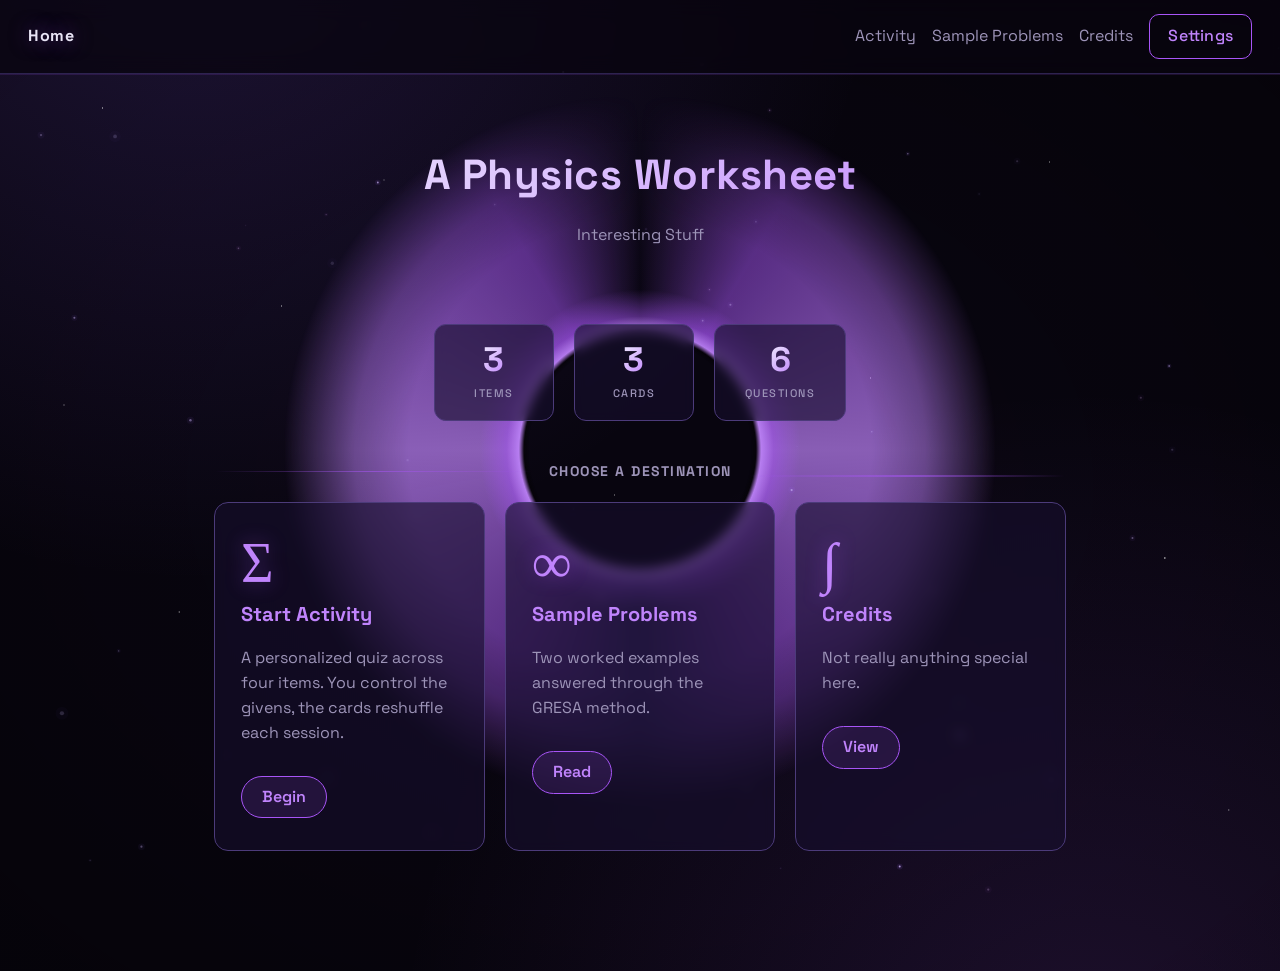
==== index.html @ b083c7cc "Inital commit, edit later for additions." ====
<!doctype html>
<html lang="en">
<head>
  <meta charset="utf-8">
  <meta name="viewport" content="width=device-width, initial-scale=1">
  <title>The Forces Be With You</title>
  <link rel="preconnect" href="https://fonts.googleapis.com">
  <link rel="preconnect" href="https://fonts.gstatic.com" crossorigin>
  <link rel="stylesheet" href="https://fonts.googleapis.com/css2?family=Space+Grotesk:wght@400;500;600;700&display=swap">
  <link rel="stylesheet" href="css/style.css">
</head>
<body>

<div id="blackhole" aria-hidden="true"></div>
<canvas id="particles-canvas" aria-hidden="true"></canvas>

<header class="topbar">
  <a href="index.html" class="brand">Home</a>
  <nav>
    <a href="activity.html">Activity</a>
    <a href="sample.html">Sample Problems</a>
    <a href="credits.html">Credits</a>
    <button id="settings-btn" type="button" class="ghost">Settings</button>
  </nav>
</header>

<main>
  <section class="hero">
    <h1>A Physics Worksheet</h1>
    <p class="muted">Interesting Stuff</p>
  </section>

  <div class="quick-stats">
    <div class="quick-stat">
      <span class="quick-stat-value" id="stat-items">—</span>
      <span class="quick-stat-label">Items</span>
    </div>
    <div class="quick-stat">
      <span class="quick-stat-value" id="stat-cards">—</span>
      <span class="quick-stat-label">Cards</span>
    </div>
    <div class="quick-stat">
      <span class="quick-stat-value" id="stat-questions">—</span>
      <span class="quick-stat-label">Questions</span>
    </div>
  </div>

  <h2 class="section-header">Choose a destination</h2>

  <div class="option-grid">
    <a href="activity.html" class="game-card">
      <div class="game-card-icon" aria-hidden="true">&Sigma;</div>
      <h2>Start Activity</h2>
      <p class="muted">A personalized quiz across four items. You control the givens, the cards reshuffle each session.</p>
      <span class="game-card-cta">Begin</span>
    </a>
    <a href="sample.html" class="game-card">
      <div class="game-card-icon" aria-hidden="true">&infin;</div>
      <h2>Sample Problems</h2>
      <p class="muted">Two worked examples answered through the GRESA method.</p>
      <span class="game-card-cta">Read</span>
    </a>
    <a href="credits.html" class="game-card">
      <div class="game-card-icon" aria-hidden="true">&int;</div>
      <h2>Credits</h2>
      <p class="muted">Not really anything special here.</p>
      <span class="game-card-cta">View</span>
    </a>
  </div>
</main>

<dialog id="settings-dialog">
  <form method="dialog">
    <h2>Settings</h2>
    <label><input type="checkbox" id="opt-hints"> Show hint button during quiz</label>
    <label><input type="checkbox" id="opt-particles"> Show background particles</label>
    <p class="muted">Hints are off by default. Particles are on by default and can be turned off on lower-end devices.</p>
    <button id="settings-save" class="primary" type="button">Save</button>
    <button class="ghost" type="button" onclick="document.getElementById('settings-dialog').close()">Cancel</button>
  </form>
</dialog>

<script>
  const dlg = document.getElementById("settings-dialog");
  const hints = document.getElementById("opt-hints");
  const parts = document.getElementById("opt-particles");

  document.getElementById("settings-btn").addEventListener("click", () => {
    try {
      const s = JSON.parse(localStorage.getItem("sat.settings") || "{}");
      hints.checked = s.hints === true;
      parts.checked = s.particles !== false;
    } catch (_) {
      hints.checked = false;
      parts.checked = true;
    }
    dlg.showModal();
  });

  document.getElementById("settings-save").addEventListener("click", () => {
    const s = { hints: hints.checked, particles: parts.checked };
    localStorage.setItem("sat.settings", JSON.stringify(s));
    if (window.__particles) window.__particles.apply();
    dlg.close();
  });
</script>

<script type="module">
  try {
    const { QUESTION_BANK } = await import("./js/questions.js");
    const items = new Set();
    let total = 0;
    QUESTION_BANK.forEach((c) => {
      items.add(c.item);
      total += c.subQuestions.length;
    });
    document.getElementById("stat-items").textContent = items.size;
    document.getElementById("stat-cards").textContent = QUESTION_BANK.length;
    document.getElementById("stat-questions").textContent = total;
  } catch (e) {
    console.warn("Could not load question stats:", e);
  }
</script>

<script src="js/particles.js" defer></script>

</body>
</html>
---- css/style.css ----
:root {
  --bg: #08050f;
  --bg-2: #0f0a1e;
  --bg-3: #17102e;
  --panel: rgba(23, 16, 46, 0.62);
  --ink: #e8e4f5;
  --muted: #9d94b8;
  --line: #2d2350;
  --line-strong: #4c3b7a;
  --accent: #a855f7;
  --accent-bright: #c084fc;
  --accent-dim: #7c3aed;
  --accent-soft: rgba(168, 85, 247, 0.12);
  --accent-glow: rgba(168, 85, 247, 0.4);
  --ok: #34d399;
  --ok-soft: rgba(52, 211, 153, 0.12);
  --bad: #f87171;
  --bad-soft: rgba(248, 113, 113, 0.12);
  --warn: #fbbf24;
  --warn-soft: rgba(251, 191, 36, 0.1);
}

* { box-sizing: border-box; }
html { scroll-behavior: smooth; }

body {
  font-family: "Space Grotesk", system-ui, -apple-system, "Segoe UI", Roboto, sans-serif;
  color: var(--ink);
  background:
    radial-gradient(ellipse at 15% -10%, rgba(139, 92, 246, 0.18) 0%, transparent 45%),
    radial-gradient(ellipse at 85% 110%, rgba(168, 85, 247, 0.14) 0%, transparent 45%),
    radial-gradient(ellipse at 50% 50%, transparent 30%, rgba(0, 0, 0, 0.35) 100%),
    var(--bg);
  margin: 0;
  line-height: 1.55;
  min-height: 100vh;
  position: relative;
  isolation: isolate;
  overflow-x: hidden;
}

/* Static star field */
body::before {
  content: "";
  position: fixed;
  inset: 0;
  pointer-events: none;
  z-index: -3;
  background-image:
    radial-gradient(1px 1px at 8% 12%, #ffffff, transparent),
    radial-gradient(1px 1px at 22% 34%, rgba(255, 255, 255, 0.85), transparent),
    radial-gradient(1.5px 1.5px at 44% 8%, rgba(200, 180, 255, 0.95), transparent),
    radial-gradient(1px 1px at 68% 42%, #ffffff, transparent),
    radial-gradient(1px 1px at 82% 18%, rgba(255, 255, 255, 0.7), transparent),
    radial-gradient(1.2px 1.2px at 91% 62%, #ffffff, transparent),
    radial-gradient(1px 1px at 14% 68%, rgba(255, 255, 255, 0.8), transparent),
    radial-gradient(1px 1px at 34% 82%, rgba(200, 180, 255, 0.85), transparent),
    radial-gradient(1.4px 1.4px at 58% 74%, #ffffff, transparent),
    radial-gradient(1px 1px at 76% 88%, rgba(255, 255, 255, 0.75), transparent),
    radial-gradient(1px 1px at 5% 45%, rgba(255, 255, 255, 0.6), transparent),
    radial-gradient(1px 1px at 48% 55%, rgba(255, 255, 255, 0.65), transparent),
    radial-gradient(1px 1px at 96% 90%, rgba(255, 255, 255, 0.7), transparent),
    radial-gradient(1px 1px at 30% 20%, rgba(255, 255, 255, 0.5), transparent);
  animation: twinkle 8s ease-in-out infinite;
  opacity: 0.9;
}

/* Particle canvas */
#particles-canvas {
  position: fixed;
  inset: 0;
  width: 100%;
  height: 100%;
  pointer-events: none;
  z-index: -1;
}

@keyframes blackholeSpin {
  from { transform: translate(-50%, -50%) rotate(0deg); }
  to   { transform: translate(-50%, -50%) rotate(360deg); }
}
@keyframes blackholePulse {
  0%, 100% { opacity: 0.65; }
  50%      { opacity: 1; }
}
@keyframes twinkle {
  0%, 100% { opacity: 0.9; }
  50%      { opacity: 0.5; }
}
@keyframes fadeSlide {
  from { opacity: 0; transform: translateY(8px); }
  to   { opacity: 1; transform: translateY(0); }
}

/* Topbar */
.topbar {
  display: flex;
  align-items: center;
  justify-content: space-between;
  padding: 14px 28px;
  border-bottom: 1px solid var(--line);
  background: rgba(8, 5, 15, 0.75);
  backdrop-filter: blur(10px);
  position: sticky;
  top: 0;
  z-index: 10;
  box-shadow: 0 1px 0 rgba(168, 85, 247, 0.15);
}
.topbar .brand {
  font-weight: 700;
  text-decoration: none;
  color: var(--ink);
  letter-spacing: 0.5px;
  text-shadow: 0 0 20px rgba(168, 85, 247, 0.5);
  transition: color 0.2s;
}
.topbar .brand:hover { color: var(--accent-bright); }
.topbar nav { display: flex; gap: 16px; align-items: center; }
.topbar nav a {
  text-decoration: none;
  color: var(--muted);
  transition: color 0.2s;
  position: relative;
}
.topbar nav a:hover { color: var(--accent-bright); }
.topbar nav a::after {
  content: "";
  position: absolute;
  left: 0; right: 0; bottom: -4px;
  height: 2px;
  background: var(--accent);
  transform: scaleX(0);
  transform-origin: left;
  transition: transform 0.25s ease;
  border-radius: 1px;
}
.topbar nav a:hover::after { transform: scaleX(1); }

main {
  max-width: 900px;
  margin: 0 auto;
  padding: 28px 24px 80px;
  position: relative;
  z-index: 1;
}

.panel { padding: 8px 0; animation: fadeSlide 0.4s ease; }
.hidden { display: none !important; }
.muted { color: var(--muted); }

h1 {
  font-size: 28px;
  margin: 8px 0 12px;
  letter-spacing: 0.3px;
  background: linear-gradient(135deg, #f0ecff 0%, #c084fc 100%);
  -webkit-background-clip: text;
  background-clip: text;
  color: transparent;
}
h2 { margin: 20px 0 10px; color: var(--accent-bright); }
h3, h4 { color: var(--accent-bright); }

fieldset {
  border: 1px solid var(--line);
  border-radius: 12px;
  margin: 18px 0;
  padding: 14px 18px;
  background: var(--panel);
  backdrop-filter: blur(6px);
}
legend { padding: 0 8px; font-weight: 600; color: var(--accent-bright); }
fieldset label {
  display: block;
  margin: 8px 0;
  cursor: pointer;
  transition: color 0.2s;
}
fieldset label:hover { color: var(--accent-bright); }

.subpanel {
  margin: 14px 0;
  padding: 14px 18px;
  background: var(--bg-3);
  border: 1px solid var(--line);
  border-radius: 12px;
  animation: fadeSlide 0.3s ease;
}

.grid3 { display: grid; grid-template-columns: repeat(3, 1fr); gap: 14px; }
.grid3 input { width: 100%; }

button, select, input, textarea { font: inherit; color: var(--ink); }

input[type="number"], input[type="text"], select, textarea {
  padding: 9px 12px;
  border: 1px solid var(--line-strong);
  border-radius: 8px;
  background: rgba(8, 5, 15, 0.6);
  transition: border-color 0.2s, box-shadow 0.2s, background 0.2s;
  width: 100%;
}
input[type="number"]:focus, input[type="text"]:focus, select:focus, textarea:focus {
  outline: none;
  border-color: var(--accent);
  box-shadow: 0 0 0 3px var(--accent-soft), 0 0 20px var(--accent-glow);
  background: rgba(23, 16, 46, 0.8);
}
input[type="radio"] { accent-color: var(--accent); margin-right: 6px; width: auto; }

button {
  padding: 9px 18px;
  border-radius: 10px;
  border: 1px solid var(--line-strong);
  background: var(--bg-3);
  color: var(--ink);
  cursor: pointer;
  font-weight: 500;
  transition: transform 0.15s, box-shadow 0.25s, background 0.2s, border-color 0.2s, color 0.2s;
  letter-spacing: 0.2px;
}
button:hover:not(:disabled) {
  border-color: var(--accent);
  color: var(--accent-bright);
  box-shadow: 0 0 18px var(--accent-glow);
  transform: translateY(-1px);
}
button:active:not(:disabled) { transform: translateY(0); }
button.primary {
  background: linear-gradient(135deg, var(--accent-dim), var(--accent));
  border-color: var(--accent);
  color: #ffffff;
  box-shadow: 0 0 16px rgba(168, 85, 247, 0.3);
}
button.primary:hover:not(:disabled) {
  background: linear-gradient(135deg, var(--accent), var(--accent-bright));
  box-shadow: 0 0 26px rgba(192, 132, 252, 0.55);
  color: #ffffff;
  transform: translateY(-1px);
}
button.ghost {
  background: transparent;
  border-color: var(--accent);
  color: var(--accent-bright);
}
button.ghost:hover:not(:disabled) { background: var(--accent-soft); }
button:disabled { opacity: 0.45; cursor: not-allowed; box-shadow: none; transform: none; }

.progressbar {
  height: 8px;
  background: rgba(45, 35, 80, 0.6);
  border-radius: 999px;
  overflow: hidden;
  margin: 10px 0 26px;
  border: 1px solid var(--line);
}
.progressbar > div {
  height: 100%;
  background: linear-gradient(90deg, var(--accent-dim), var(--accent-bright));
  width: 0;
  transition: width 0.4s cubic-bezier(0.4, 0, 0.2, 1);
  box-shadow: 0 0 12px var(--accent-glow);
}

.quiz-header {
  display: flex;
  justify-content: space-between;
  color: var(--muted);
  font-size: 14px;
  letter-spacing: 0.3px;
}

.subquestion {
  border-top: 1px solid var(--line);
  padding: 18px 0;
  animation: fadeSlide 0.35s ease;
}
.subquestion:first-of-type { border-top: none; }
.subq-label {
  font-weight: 700;
  color: var(--accent-bright);
  margin-bottom: 6px;
  letter-spacing: 0.5px;
  text-shadow: 0 0 12px rgba(192, 132, 252, 0.3);
}
.subq-prompt { margin-bottom: 14px; }
.subq-fields { display: flex; flex-direction: column; gap: 12px; }
.field-row {
  display: grid;
  grid-template-columns: 220px 1fr auto;
  gap: 14px;
  align-items: center;
}
.field-row input, .field-row select { width: 100%; }
.field-row input.field-correct, .field-row select.field-correct {
  border-color: var(--ok);
  background: var(--ok-soft);
  color: var(--ok);
  box-shadow: 0 0 12px rgba(52, 211, 153, 0.25);
}
.field-row input.field-wrong, .field-row select.field-wrong {
  border-color: var(--bad);
  background: var(--bad-soft);
  color: var(--bad);
  box-shadow: 0 0 12px rgba(248, 113, 113, 0.25);
}
.field-mark { font-size: 13px; font-weight: 600; letter-spacing: 0.3px; }
.field-mark.ok { color: var(--ok); text-shadow: 0 0 10px rgba(52, 211, 153, 0.4); }
.field-mark.bad { color: var(--bad); text-shadow: 0 0 10px rgba(248, 113, 113, 0.4); }

.subq-solution {
  background: var(--bg-3);
  border: 1px solid var(--line-strong);
  border-left: 3px solid var(--accent);
  border-radius: 10px;
  padding: 14px 18px;
  margin-top: 14px;
  animation: fadeSlide 0.4s ease;
}
.subq-solution h4 { margin-top: 0; }
.subq-solution p { margin: 6px 0; }
.dep-note { color: var(--bad); font-weight: 600; }

.available-card, .info-block, .preview-card {
  border: 1px solid var(--line-strong);
  border-radius: 12px;
  padding: 16px 20px;
  margin: 18px 0;
  background: var(--panel);
  backdrop-filter: blur(6px);
  position: relative;
  overflow: hidden;
}
.available-card::before, .info-block::before {
  content: "";
  position: absolute;
  top: 0; left: 0; right: 0;
  height: 1px;
  background: linear-gradient(90deg, transparent, var(--accent), transparent);
  opacity: 0.7;
}
.available-card h3, .info-block h3 { margin-top: 0; }
.available-card p { margin: 6px 0; }
.info-block { background: linear-gradient(180deg, var(--bg-3), var(--panel)); }
.info-block p { color: var(--muted); }
.info-block code {
  background: rgba(168, 85, 247, 0.12);
  color: var(--accent-bright);
  padding: 2px 8px;
  border-radius: 4px;
  font-size: 13px;
  border: 1px solid rgba(168, 85, 247, 0.2);
}

.error {
  color: var(--bad);
  background: var(--bad-soft);
  border: 1px solid rgba(248, 113, 113, 0.3);
  padding: 10px 14px;
  border-radius: 8px;
  margin: 12px 0;
  animation: fadeSlide 0.3s ease;
}

.hint {
  padding: 12px 16px;
  border: 1px dashed var(--accent);
  border-radius: 10px;
  margin-top: 14px;
  background: var(--accent-soft);
  color: var(--accent-bright);
  animation: fadeSlide 0.3s ease;
}

.actions {
  display: flex;
  gap: 10px;
  justify-content: flex-end;
  margin-top: 20px;
  flex-wrap: wrap;
}
.actions a.ghost {
  padding: 9px 18px;
  border-radius: 10px;
  border: 1px solid var(--accent);
  text-decoration: none;
  color: var(--accent-bright);
  transition: background 0.2s;
  display: inline-flex;
  align-items: center;
}
.actions a.ghost:hover { background: var(--accent-soft); }

.options .option {
  display: flex;
  align-items: flex-start;
  gap: 10px;
  padding: 12px 16px;
  border: 1px solid var(--line-strong);
  border-radius: 10px;
  margin: 8px 0;
  cursor: pointer;
  background: var(--panel);
  transition: border-color 0.2s, background 0.2s, box-shadow 0.2s;
}
.options .option:hover {
  border-color: var(--accent);
  background: var(--accent-soft);
  box-shadow: 0 0 14px rgba(168, 85, 247, 0.15);
}
.options .option input[type="radio"] { margin-top: 3px; }

.feedback {
  padding: 14px 18px;
  border-radius: 10px;
  margin-top: 14px;
  border: 1px solid var(--line);
  animation: fadeSlide 0.3s ease;
}
.feedback.correct   { background: var(--ok-soft);   color: var(--ok);   border-color: rgba(52, 211, 153, 0.3); }
.feedback.incorrect { background: var(--bad-soft);  color: var(--bad);  border-color: rgba(248, 113, 113, 0.3); }
.feedback.invalid   { background: var(--warn-soft); color: var(--warn); border-color: rgba(251, 191, 36, 0.3); }
.feedback.info      { background: var(--accent-soft); color: var(--ink); border-color: var(--accent); }

.solution {
  padding: 14px 18px;
  border: 1px solid var(--line-strong);
  border-left: 3px solid var(--accent);
  border-radius: 10px;
  margin-top: 14px;
  background: var(--bg-3);
}

table.options { width: 100%; border-collapse: collapse; margin: 12px 0; }
table.options th, table.options td {
  text-align: left;
  padding: 12px 14px;
  border-bottom: 1px solid var(--line);
}
table.options th { color: var(--accent-bright); font-weight: 600; }
table.options tbody tr { transition: background 0.2s; }
table.options tbody tr:hover { background: var(--accent-soft); }

.review-card {
  border: 1px solid var(--line-strong);
  border-radius: 10px;
  padding: 14px 18px;
  margin: 10px 0;
  background: var(--panel);
}
.self-assess { margin-top: 12px; display: flex; gap: 10px; flex-wrap: wrap; }

dialog {
  border: 1px solid var(--accent);
  border-radius: 14px;
  padding: 24px 28px;
  max-width: 440px;
  width: 90%;
  background: var(--bg-2);
  color: var(--ink);
  box-shadow: 0 0 40px rgba(168, 85, 247, 0.35);
}
dialog::backdrop { background: rgba(3, 1, 8, 0.75); backdrop-filter: blur(4px); }
dialog h2 { margin-top: 0; }
dialog form { display: flex; flex-direction: column; gap: 12px; }
dialog label {
  display: flex;
  align-items: center;
  gap: 8px;
  padding: 10px 12px;
  border: 1px solid var(--line-strong);
  border-radius: 8px;
  cursor: pointer;
  transition: border-color 0.2s, background 0.2s;
}
dialog label:hover { border-color: var(--accent); background: var(--accent-soft); }

::-webkit-scrollbar { width: 10px; height: 10px; }
::-webkit-scrollbar-track { background: var(--bg); }
::-webkit-scrollbar-thumb {
  background: var(--line-strong);
  border-radius: 5px;
  border: 2px solid var(--bg);
}
::-webkit-scrollbar-thumb:hover { background: var(--accent-dim); }
::selection { background: rgba(168, 85, 247, 0.4); color: #ffffff; }

@media (max-width: 640px) {
  main { padding: 20px 16px 60px; }
  .topbar { padding: 12px 16px; }
  .topbar nav { gap: 10px; font-size: 14px; }
  .grid3 { grid-template-columns: 1fr; }
  .field-row { grid-template-columns: 1fr; }
  h1 { font-size: 22px; }
  .actions { justify-content: stretch; }
  .actions button, .actions a.ghost { flex: 1; text-align: center; justify-content: center; }
}

@media (prefers-reduced-motion: reduce) {
  body::before,
  #blackhole,
  .panel,
  .subquestion,
  .subq-solution,
  .error,
  .hint,
  .feedback {
    animation-duration: 0.01ms !important;
    animation-iteration-count: 1 !important;
  }
  .progressbar > div { transition: none; }
}

/* ===== Improved black hole ===== */
#blackhole,
#whitehole {
  position: fixed;
  top: 50%;
  left: 50%;
  width: 140vmin;
  height: 140vmin;
  transform: translate(-50%, -50%);
  pointer-events: none;
  z-index: -2;
}

#blackhole {
  background:
    radial-gradient(circle at center,
      #000 0%,
      #000 12%,
      rgba(0, 0, 0, 0.95) 13%,
      rgba(192, 132, 252, 0.85) 13.6%,
      rgba(168, 85, 247, 0.45) 15%,
      transparent 18%
    ),
    conic-gradient(from 0deg,
      rgba(168, 85, 247, 0.0) 0deg,
      rgba(168, 85, 247, 0.5) 30deg,
      rgba(192, 132, 252, 0.7) 90deg,
      rgba(168, 85, 247, 0.5) 150deg,
      rgba(139, 92, 246, 0.3) 180deg,
      rgba(168, 85, 247, 0.5) 210deg,
      rgba(192, 132, 252, 0.7) 270deg,
      rgba(168, 85, 247, 0.5) 330deg,
      rgba(168, 85, 247, 0.0) 360deg
    );
  mask: radial-gradient(circle at center,
    transparent 0%,
    transparent 12.5%,
    #000 13.2%,
    #000 26%,
    rgba(0, 0, 0, 0.75) 32%,
    transparent 40%
  );
  -webkit-mask: radial-gradient(circle at center,
    transparent 0%,
    transparent 12.5%,
    #000 13.2%,
    #000 26%,
    rgba(0, 0, 0, 0.75) 32%,
    transparent 40%
  );
  filter: opacity(1);
  transition: filter 1.6s ease;
  animation: blackholeSpin 120s linear infinite, blackholePulse 12s ease-in-out infinite;
}

#whitehole {
  background:
    radial-gradient(circle at center,
      #ffffff 0%,
      #ffffff 12%,
      rgba(255, 255, 255, 0.95) 13%,
      rgba(165, 216, 255, 0.9) 13.6%,
      rgba(165, 216, 255, 0.5) 15%,
      transparent 18%
    ),
    conic-gradient(from 0deg,
      rgba(165, 216, 255, 0.0) 0deg,
      rgba(165, 216, 255, 0.55) 30deg,
      rgba(220, 240, 255, 0.85) 90deg,
      rgba(165, 216, 255, 0.55) 150deg,
      rgba(200, 230, 255, 0.35) 180deg,
      rgba(165, 216, 255, 0.55) 210deg,
      rgba(220, 240, 255, 0.85) 270deg,
      rgba(165, 216, 255, 0.55) 330deg,
      rgba(165, 216, 255, 0.0) 360deg
    );
  mask: radial-gradient(circle at center,
    transparent 0%,
    transparent 12.5%,
    #000 13.2%,
    #000 26%,
    rgba(0, 0, 0, 0.75) 32%,
    transparent 40%
  );
  -webkit-mask: radial-gradient(circle at center,
    transparent 0%,
    transparent 12.5%,
    #000 13.2%,
    #000 26%,
    rgba(0, 0, 0, 0.75) 32%,
    transparent 40%
  );
  filter: opacity(0);
  transition: filter 1.6s ease;
  animation: whiteholeSpin 45s linear infinite, whiteholePulse 3s ease-in-out infinite;
}

body.whitehole-mode #blackhole {
  filter: opacity(0);
}
body.whitehole-mode #whitehole {
  filter: opacity(1);
}

@keyframes blackholeSpin {
  from { transform: translate(-50%, -50%) rotate(0deg); }
  to   { transform: translate(-50%, -50%) rotate(360deg); }
}
@keyframes whiteholeSpin {
  from { transform: translate(-50%, -50%) rotate(0deg); }
  to   { transform: translate(-50%, -50%) rotate(-360deg); }
}
@keyframes blackholePulse {
  0%, 100% { opacity: 0.7; }
  50%      { opacity: 1; }
}
@keyframes whiteholePulse {
  0%, 100% { opacity: 0.85; }
  50%      { opacity: 1; }
}

/* ===== Wandering button (credits) ===== */
.wandering-wrap {
  position: fixed;
  bottom: 24px;
  left: 24px;
  width: 90px;
  height: 90px;
  z-index: 100;
}
.wandering-btn {
  position: absolute;
  left: 50%;
  top: 50%;
  transform: translate(-50%, -50%);
  width: 44px;
  height: 44px;
  border-radius: 50%;
  border: 1px solid var(--accent);
  background: var(--accent-soft);
  color: var(--accent-bright);
  font-size: 20px;
  font-weight: 700;
  display: flex;
  align-items: center;
  justify-content: center;
  text-decoration: none;
  transition: transform 1.1s ease, box-shadow 0.3s ease, background 0.3s ease, color 0.3s ease;
  box-shadow: 0 0 20px rgba(168, 85, 247, 0.35);
}
.wandering-btn:hover {
  background: var(--accent);
  color: #ffffff;
  box-shadow: 0 0 40px rgba(192, 132, 252, 0.7);
}
@media (hover: none) and (pointer: coarse) {
  .wandering-btn {
    animation: floatBob 3s ease-in-out infinite;
  }
  @keyframes floatBob {
    0%, 100% { transform: translate(-50%, -50%); }
    50%      { transform: translate(-50%, calc(-50% - 10px)); }
  }
}

/* ===== Playground cards ===== */
.game-cards {
  display: grid;
  grid-template-columns: repeat(auto-fit, minmax(280px, 1fr));
  gap: 20px;
  margin: 28px 0;
}
.game-card {
  display: block;
  border: 1px solid var(--line-strong);
  border-radius: 14px;
  padding: 28px;
  background: var(--panel);
  backdrop-filter: blur(6px);
  text-decoration: none;
  color: var(--ink);
  position: relative;
  overflow: hidden;
  transition: transform 0.35s ease, border-color 0.3s, box-shadow 0.35s;
}
.game-card::before {
  content: "";
  position: absolute;
  top: 0; left: -100%;
  width: 100%; height: 100%;
  background: linear-gradient(90deg, transparent, rgba(168, 85, 247, 0.18), transparent);
  transition: left 0.8s ease;
  pointer-events: none;
}
.game-card:hover {
  transform: translateY(-6px);
  border-color: var(--accent);
  box-shadow: 0 10px 40px rgba(168, 85, 247, 0.35), 0 0 0 1px var(--accent-bright);
}
.game-card:hover::before { left: 100%; }
.game-card h2 {
  margin-top: 12px;
  color: var(--accent-bright);
}
.game-card-icon {
  font-size: 48px;
  color: var(--accent-bright);
  line-height: 1;
  text-shadow: 0 0 20px var(--accent-glow);
}
.game-card-cta {
  display: inline-block;
  margin-top: 14px;
  padding: 8px 20px;
  border-radius: 999px;
  background: var(--accent-soft);
  color: var(--accent-bright);
  border: 1px solid var(--accent);
  font-weight: 600;
  transition: background 0.3s, color 0.3s;
}
.game-card:hover .game-card-cta {
  background: var(--accent);
  color: #ffffff;
}

/* ===== Case opener ===== */
.case-controls {
  display: flex;
  gap: 12px;
  justify-content: center;
  margin: 24px 0;
}
.reel-viewport {
  position: relative;
  overflow: hidden;
  height: 140px;
  border: 1px solid var(--line-strong);
  border-radius: 12px;
  background: rgba(8, 5, 15, 0.6);
  margin-bottom: 24px;
}
.reel-track {
  display: flex;
  gap: 12px;
  padding: 16px 0;
  will-change: transform;
}
.reel-centerline {
  position: absolute;
  left: 50%;
  top: 0; bottom: 0;
  width: 2px;
  background: var(--accent-bright);
  box-shadow: 0 0 18px var(--accent-bright);
  transform: translateX(-50%);
  pointer-events: none;
}
.reel-item {
  flex: 0 0 120px;
  height: 108px;
  border-radius: 10px;
  padding: 12px;
  display: flex;
  flex-direction: column;
  justify-content: center;
  align-items: center;
  text-align: center;
  border: 1px solid var(--line-strong);
  background: var(--bg-3);
  transition: box-shadow 0.3s;
}
.reel-name { font-weight: 600; font-size: 14px; }
.reel-class { font-size: 11px; color: var(--muted); margin-top: 4px; }

.reel-item.tier-common    { border-color: #8a8a8a; }
.reel-item.tier-rare      { border-color: #4fc3f7; box-shadow: 0 0 12px rgba(79, 195, 247, 0.25); }
.reel-item.tier-legendary { border-color: #ba68c8; box-shadow: 0 0 16px rgba(186, 104, 200, 0.35); }
.reel-item.tier-mythic    { border-color: #ffd54f; box-shadow: 0 0 20px rgba(255, 213, 79, 0.45); }

.result-panel {
  position: relative;
  border-radius: 14px;
  padding: 32px 24px;
  text-align: center;
  background: var(--bg-3);
  border: 1px solid var(--line-strong);
  overflow: hidden;
  margin-bottom: 24px;
}
.result-glow {
  position: absolute;
  inset: 0;
  opacity: 0;
  animation: glowBurst 1.2s ease-out forwards;
  pointer-events: none;
}
.result-panel.tier-common    .result-glow { background: radial-gradient(circle, rgba(180,180,180,0.4), transparent 70%); }
.result-panel.tier-rare      .result-glow { background: radial-gradient(circle, rgba(79,195,247,0.5), transparent 70%); }
.result-panel.tier-legendary .result-glow { background: radial-gradient(circle, rgba(186,104,200,0.6), transparent 70%); }
.result-panel.tier-mythic    .result-glow { background: radial-gradient(circle, rgba(255,213,79,0.7), transparent 70%); }
.result-name { font-size: 28px; font-weight: 700; position: relative; z-index: 1; }
.result-class { color: var(--muted); margin-top: 4px; position: relative; z-index: 1; }
.result-tier {
  display: inline-block;
  margin-top: 12px;
  padding: 4px 14px;
  border-radius: 999px;
  font-size: 12px;
  font-weight: 700;
  letter-spacing: 0.5px;
  background: var(--accent-soft);
  color: var(--accent-bright);
  position: relative; z-index: 1;
}
.result-new { color: var(--ok); font-weight: 600; margin-top: 8px; position: relative; z-index: 1; }

.result-panel.tier-common    .result-name { color: #c8c8c8; }
.result-panel.tier-rare      .result-name { color: #4fc3f7; }
.result-panel.tier-legendary .result-name { color: #ba68c8; }
.result-panel.tier-mythic    .result-name { color: #ffd54f; }

/* Shine sweep for legendary and mythic */
.result-panel.tier-legendary .result-name,
.result-panel.tier-mythic .result-name {
  background: linear-gradient(90deg, currentColor 0%, #ffffff 50%, currentColor 100%);
  background-size: 200% 100%;
  -webkit-background-clip: text;
  background-clip: text;
  color: transparent;
  animation: textShine 1.8s ease-out;
  -webkit-text-fill-color: transparent;
}
@keyframes textShine {
  0%   { background-position: 100% 0; }
  100% { background-position: -100% 0; }
}

/* Slight screen shake for rare and above (non-photosensitive) */
.result-panel.tier-rare,
.result-panel.tier-legendary,
.result-panel.tier-mythic {
  animation: shakeSlight 0.8s ease-out;
}
@keyframes shakeSlight {
  0%, 100% { transform: translate(0, 0); }
  20%      { transform: translate(-3px, 2px); }
  40%      { transform: translate(3px, -2px); }
  60%      { transform: translate(-2px, -2px); }
  80%      { transform: translate(2px, 2px); }
}
@keyframes glowBurst {
  0%   { opacity: 0; transform: scale(0.5); }
  40%  { opacity: 1; transform: scale(1.2); }
  100% { opacity: 0; transform: scale(1.6); }
}

/* Neutron star pulsing halo */
.result-panel.neutron::after {
  content: "";
  position: absolute;
  inset: -10px;
  border-radius: 14px;
  border: 2px solid rgba(255, 255, 255, 0.6);
  animation: haloPulse 2.2s ease-in-out infinite;
  pointer-events: none;
}
@keyframes haloPulse {
  0%, 100% { opacity: 0.3; transform: scale(1); }
  50%      { opacity: 0.9; transform: scale(1.04); }
}

.pedia-section { margin-top: 32px; }
.pedia-grid {
  display: grid;
  grid-template-columns: repeat(auto-fit, minmax(180px, 1fr));
  gap: 12px;
  margin-top: 12px;
}
.pedia-card {
  border: 1px solid var(--line-strong);
  border-radius: 10px;
  padding: 12px 14px;
  background: var(--panel);
  position: relative;
  transition: transform 0.2s, border-color 0.2s, box-shadow 0.2s;
}
.pedia-card:hover { transform: translateY(-2px); }
.pedia-card.unobtained { opacity: 0.35; filter: grayscale(0.7); }
.pedia-name { font-weight: 600; }
.pedia-class { font-size: 12px; color: var(--muted); margin-top: 4px; }
.pedia-tier {
  display: inline-block;
  margin-top: 8px;
  padding: 2px 10px;
  border-radius: 999px;
  font-size: 11px;
  letter-spacing: 0.5px;
  background: var(--accent-soft);
  color: var(--accent-bright);
}
.pedia-card.tier-common    .pedia-name { color: #c8c8c8; }
.pedia-card.tier-rare      .pedia-name { color: #4fc3f7; }
.pedia-card.tier-legendary .pedia-name { color: #ba68c8; }
.pedia-card.tier-mythic    .pedia-name { color: #ffd54f; }
.pedia-card.neutron::after {
  content: "";
  position: absolute;
  inset: -3px;
  border-radius: 10px;
  border: 1px solid rgba(255, 255, 255, 0.5);
  animation: haloPulse 2.2s ease-in-out infinite;
  pointer-events: none;
}

/* ===== Feed black hole ===== */
.game-page { max-width: 900px; }
.stats-bar {
  display: flex;
  gap: 20px;
  justify-content: center;
  margin: 24px 0;
  flex-wrap: wrap;
}
.stat {
  display: flex;
  flex-direction: column;
  align-items: center;
  padding: 14px 22px;
  border: 1px solid var(--line-strong);
  border-radius: 12px;
  background: var(--panel);
  min-width: 140px;
}
.stat-value { font-size: 26px; font-weight: 700; color: var(--accent-bright); }
.stat-label { font-size: 12px; color: var(--muted); text-transform: uppercase; letter-spacing: 0.6px; margin-top: 4px; }

.feed-row {
  display: flex;
  gap: 12px;
  flex-wrap: wrap;
  justify-content: center;
  margin: 24px 0;
}
.feed-btn {
  display: flex;
  flex-direction: column;
  align-items: center;
  gap: 6px;
  padding: 12px 14px;
  border-radius: 10px;
  background: var(--panel);
  border: 1px solid var(--line-strong);
  cursor: pointer;
  transition: transform 0.2s, border-color 0.2s, box-shadow 0.2s;
  min-width: 110px;
}
.feed-btn:hover {
  transform: translateY(-3px);
  border-color: var(--accent);
  box-shadow: 0 6px 18px rgba(168, 85, 247, 0.3);
}
.feed-art {
  font-family: ui-monospace, "Cascadia Code", monospace;
  font-size: 13px;
  line-height: 1.2;
  color: var(--accent-bright);
  margin: 0;
  white-space: pre;
}
.feed-name { font-size: 13px; color: var(--ink); font-weight: 600; }

.feeding-art {
  position: fixed;
  z-index: 50;
  font-family: ui-monospace, "Cascadia Code", monospace;
  font-size: 13px;
  line-height: 1.2;
  color: var(--accent-bright);
  margin: 0;
  white-space: pre;
  pointer-events: none;
  transform-origin: center;
  transition: transform 1.4s cubic-bezier(0.5, 0, 0.2, 1), opacity 1.4s ease-out;
  text-shadow: 0 0 12px var(--accent-glow);
}
.feeding-art.rejected {
  color: #ffd54f;
  text-shadow: 0 0 12px rgba(255, 213, 79, 0.6);
}

.gain-pop {
  position: fixed;
  z-index: 60;
  font-weight: 700;
  font-size: 16px;
  color: var(--ok);
  pointer-events: none;
  animation: gainRise 1.2s ease-out forwards;
  text-shadow: 0 0 12px rgba(52, 211, 153, 0.6);
}
@keyframes gainRise {
  0%   { transform: translateY(0); opacity: 1; }
  100% { transform: translateY(-60px); opacity: 0; }
}

.eject-msg {
  text-align: center;
  padding: 12px;
  border-radius: 10px;
  background: rgba(255, 213, 79, 0.15);
  border: 1px solid rgba(255, 213, 79, 0.4);
  color: #ffd54f;
  font-weight: 600;
  margin: 12px 0;
}

/* Easter egg button */
.easteregg-btn {
  position: fixed;
  top: 50%;
  left: 50%;
  width: 32px;
  height: 32px;
  margin: -16px 0 0 -16px;
  border-radius: 50%;
  background: rgba(255, 255, 255, 0.05);
  border: 1px solid rgba(255, 255, 255, 0.15);
  cursor: pointer;
  z-index: 5;
  padding: 0;
  animation: slowPulse 4s ease-in-out infinite;
  transition: background 0.3s, border-color 0.3s, transform 0.3s;
}
.easteregg-btn:hover {
  background: rgba(255, 255, 255, 0.25);
  border-color: rgba(255, 255, 255, 0.6);
  transform: scale(1.15);
}
@keyframes slowPulse {
  0%, 100% { opacity: 0.35; }
  50%      { opacity: 0.75; }
}

/* Return button */
.return-btn {
  position: fixed;
  top: 50%;
  left: 50%;
  transform: translate(-50%, -50%);
  z-index: 200;
  padding: 16px 40px;
  border-radius: 999px;
  background: rgba(255, 255, 255, 0.9);
  color: #08050f;
  font-weight: 700;
  font-size: 18px;
  border: none;
  cursor: pointer;
  opacity: 0;
  transition: opacity 1s ease, background 0.3s;
}
.return-btn.visible { opacity: 1; }
.return-btn:hover { background: #ffffff; }

/* Wipe mode */
body.wipe-mode .topbar {
  animation: wipeUp 2.4s 0.2s ease-in forwards;
  pointer-events: none;
}
body.wipe-mode .game-page {
  animation: wipeDown 2.4s 0.4s ease-in forwards;
  pointer-events: none;
}
body.wipe-mode #easteregg-btn { display: none; }
body.wipe-mode #particles-canvas { opacity: 0.4; transition: opacity 2s; }
@keyframes wipeUp {
  0%   { transform: translateY(0); opacity: 1; }
  100% { transform: translateY(-100vh); opacity: 0; }
}
@keyframes wipeDown {
  0%   { transform: translateY(0); opacity: 1; }
  100% { transform: translateY(100vh); opacity: 0; }
}

/* Reduced motion overrides */
@media (prefers-reduced-motion: reduce) {
  .game-card,
  .wandering-btn,
  .result-panel,
  .result-glow,
  .result-name,
  .pedia-card.neutron::after,
  .result-panel.neutron::after,
  #blackhole,
  .easteregg-btn {
    animation: none !important;
    transition: none !important;
  }
}

/* Easter egg toggle button */
.easteregg-btn {
  position: fixed;
  top: 50%;
  left: 50%;
  width: 32px;
  height: 32px;
  margin: -16px 0 0 -16px;
  border-radius: 50%;
  background: rgba(255, 255, 255, 0.05);
  border: 1px solid rgba(255, 255, 255, 0.15);
  cursor: pointer;
  z-index: 5;
  padding: 0;
  animation: slowPulse 4s ease-in-out infinite;
  transition: background 0.3s, border-color 0.3s, transform 0.3s, box-shadow 0.3s;
}
.easteregg-btn:hover {
  background: rgba(255, 255, 255, 0.25);
  border-color: rgba(255, 255, 255, 0.6);
  transform: scale(1.15);
}
.easteregg-btn.white {
  background: rgba(255, 255, 255, 0.35);
  border-color: rgba(255, 255, 255, 0.9);
  box-shadow: 0 0 24px rgba(255, 255, 255, 0.6);
  animation: slowPulseWhite 2.2s ease-in-out infinite;
}
.easteregg-btn.white:hover {
  background: rgba(255, 255, 255, 0.6);
  border-color: #ffffff;
  box-shadow: 0 0 40px rgba(255, 255, 255, 0.9);
}
@keyframes slowPulse {
  0%, 100% { opacity: 0.35; }
  50%      { opacity: 0.75; }
}
@keyframes slowPulseWhite {
  0%, 100% { opacity: 0.7; }
  50%      { opacity: 1; }
}

@media (prefers-reduced-motion: reduce) {
  #blackhole,
  #whitehole,
  .easteregg-btn,
  .easteregg-btn.white {
    animation: none !important;
  }
  #blackhole,
  #whitehole {
    transition: filter 0.6s ease !important;
  }
}

/* ===== Hero and eyebrows ===== */
.hero {
  text-align: center;
  padding: 40px 0 28px;
  animation: fadeSlide 0.5s ease;
}
.eyebrow {
  text-transform: uppercase;
  letter-spacing: 3px;
  font-size: 12px;
  font-weight: 600;
  color: var(--accent-bright);
  margin: 0 0 12px;
  text-shadow: 0 0 12px rgba(192, 132, 252, 0.4);
}
.hero h1 {
  font-size: 42px;
  margin: 0 0 14px;
  letter-spacing: 0.5px;
}
.hero-subtitle {
  color: var(--muted);
  font-size: 17px;
  max-width: 560px;
  margin: 0 auto;
  line-height: 1.6;
}

/* ===== Quick stats ===== */
.quick-stats {
  display: flex;
  gap: 20px;
  justify-content: center;
  margin: 32px 0 16px;
  flex-wrap: wrap;
}
.quick-stat {
  display: flex;
  flex-direction: column;
  align-items: center;
  padding: 18px 30px;
  border: 1px solid var(--line-strong);
  border-radius: 12px;
  background: var(--panel);
  backdrop-filter: blur(6px);
  min-width: 120px;
  transition: transform 0.3s ease, border-color 0.3s ease, box-shadow 0.3s ease;
}
.quick-stat:hover {
  transform: translateY(-3px);
  border-color: var(--accent);
  box-shadow: 0 6px 22px rgba(168, 85, 247, 0.25);
}
.quick-stat-value {
  font-size: 34px;
  font-weight: 700;
  line-height: 1;
  background: linear-gradient(135deg, #f0ecff 0%, #c084fc 100%);
  -webkit-background-clip: text;
  background-clip: text;
  -webkit-text-fill-color: transparent;
  color: transparent;
}
.quick-stat-label {
  font-size: 11px;
  text-transform: uppercase;
  letter-spacing: 1.5px;
  color: var(--muted);
  margin-top: 8px;
  font-weight: 500;
}

/* ===== Section headers with hairline dividers ===== */
.section-header {
  display: flex;
  align-items: center;
  gap: 16px;
  margin: 40px 0 20px;
  font-size: 20px;
  letter-spacing: 0.3px;
  color: var(--accent-bright);
}
.section-header::before,
.section-header::after {
  content: "";
  flex: 1;
  height: 1px;
  background: linear-gradient(90deg, transparent, var(--accent), transparent);
  opacity: 0.55;
  border-radius: 1px;
}

/* ===== Option grid for home page ===== */
.option-grid {
  display: grid;
  grid-template-columns: repeat(auto-fit, minmax(240px, 1fr));
  gap: 20px;
  margin: 20px 0 40px;
}

/* ===== About panel ===== */
.about-panel {
  border: 1px solid var(--line-strong);
  border-radius: 12px;
  padding: 22px 28px;
  margin: 24px 0;
  background: linear-gradient(180deg, var(--bg-3), var(--panel));
  backdrop-filter: blur(6px);
  position: relative;
  overflow: hidden;
}
.about-panel::before {
  content: "";
  position: absolute;
  top: 0; left: 0; right: 0;
  height: 1px;
  background: linear-gradient(90deg, transparent, var(--accent), transparent);
  opacity: 0.7;
}
.about-panel h2 {
  margin-top: 0;
  margin-bottom: 12px;
}
.about-panel p {
  color: var(--ink);
  margin: 10px 0;
  line-height: 1.65;
}
.about-panel p:last-child { margin-bottom: 0; }

.edit-list {
  margin: 12px 0 0;
  padding-left: 20px;
  color: var(--muted);
}
.edit-list li {
  margin: 6px 0;
  line-height: 1.55;
}
.edit-list code {
  background: rgba(168, 85, 247, 0.12);
  color: var(--accent-bright);
  padding: 2px 8px;
  border-radius: 4px;
  font-size: 13px;
  border: 1px solid rgba(168, 85, 247, 0.2);
}

/* ===== Improvements to game-card for home page cards ===== */
.option-grid .game-card {
  padding: 32px 26px;
  text-align: left;
}
.option-grid .game-card-icon {
  font-family: ui-serif, Georgia, "Times New Roman", serif;
  font-size: 56px;
  font-weight: 400;
  margin-bottom: 8px;
}
.option-grid .game-card h2 {
  margin: 8px 0 10px;
  font-size: 20px;
}

/* ===== Mobile tweaks ===== */
@media (max-width: 640px) {
  .hero { padding: 28px 0 20px; }
  .hero h1 { font-size: 30px; }
  .hero-subtitle { font-size: 15px; }
  .quick-stat { min-width: 100px; padding: 14px 20px; }
  .quick-stat-value { font-size: 26px; }
  .topbar nav { flex-wrap: wrap; gap: 8px; }
  .section-header { font-size: 17px; margin: 28px 0 16px; }
  .about-panel { padding: 18px 20px; }
}

/* ===== Credits: leader and source cards ===== */
.leader-card {
  max-width: 460px;
  margin: 20px auto 28px;
}
.leader-card .credit-card {
  text-align: center;
  padding: 28px 24px;
  border-color: var(--accent);
  box-shadow: 0 0 30px rgba(168, 85, 247, 0.2);
}
.leader-card .credit-card h3 {
  font-size: 14px;
  letter-spacing: 1.5px;
  text-transform: uppercase;
  color: var(--muted);
  margin-bottom: 12px;
}
.leader-card .credit-card .credit-name {
  font-size: 22px;
}
.section-header {
  text-align: center;
  margin: 40px 0 8px;
  font-size: 14px;
  letter-spacing: 1.5px;
  text-transform: uppercase;
  color: var(--muted);
  position: relative;
}
.section-header::after {
  content: "";
  display: block;
  width: 48px;
  height: 2px;
  margin: 8px auto 0;
  background: linear-gradient(90deg, transparent, var(--accent), transparent);
}

/* ===== Member carousel ===== */
.member-carousel {
  margin: 16px 0 24px;
  position: relative;
}
.carousel-viewport {
  overflow: hidden;
  border-radius: 14px;
}
.carousel-track {
  display: flex;
  align-items: stretch;
  transition: transform 0.6s cubic-bezier(0.4, 0, 0.2, 1);
  will-change: transform;
}
.carousel-track .credit-card {
  flex: 0 0 100%;
  min-width: 100%;
  padding: 32px 28px;
  min-height: 200px;
  display: flex;
  flex-direction: column;
  justify-content: center;
  text-align: center;
  box-sizing: border-box;
  margin: 0;
}
.carousel-track .credit-card h3 {
  font-size: 14px;
  letter-spacing: 1.5px;
  text-transform: uppercase;
  color: var(--muted);
  margin-bottom: 12px;
}
.carousel-track .credit-card .credit-name {
  font-size: 22px;
}
.carousel-track .credit-card .muted {
  margin-top: 8px;
}
.carousel-track .credit-card:hover {
  transform: none;
  border-color: var(--accent);
  box-shadow: 0 6px 24px rgba(168, 85, 247, 0.25);
}

.carousel-dots {
  display: flex;
  justify-content: center;
  gap: 10px;
  margin: 16px 0 4px;
}
.carousel-dot {
  width: 10px;
  height: 10px;
  border-radius: 50%;
  background: var(--line-strong);
  border: none;
  padding: 0;
  cursor: pointer;
  transition: background 0.2s, transform 0.2s, box-shadow 0.2s;
}
.carousel-dot:hover {
  background: var(--accent-dim);
  transform: scale(1.2);
}
.carousel-dot.active {
  background: var(--accent);
  transform: scale(1.4);
  box-shadow: 0 0 12px var(--accent-glow);
}

.carousel-controls {
  display: flex;
  justify-content: center;
  gap: 12px;
  margin-top: 16px;
}
.carousel-controls button {
  min-width: 90px;
}
.carousel-pause.paused {
  border-color: var(--accent-bright);
  background: var(--accent-soft);
  color: var(--accent-bright);
}

@media (max-width: 640px) {
  .carousel-controls button { min-width: 70px; font-size: 14px; }
  .carousel-track .credit-card { padding: 24px 18px; min-height: 180px; }
  .leader-card .credit-card .credit-name,
  .carousel-track .credit-card .credit-name { font-size: 18px; }
}

@media (prefers-reduced-motion: reduce) {
  .carousel-track { transition: none; }
  .carousel-dot { transition: none; }
}

/* ===== Activity page polish ===== */

/* Space Grotesk (loaded on activity.html) */
.activity-setup,
.activity-quiz,
.activity-results,
.topbar {
  font-family: "Space Grotesk", system-ui, -apple-system, "Segoe UI", Roboto, sans-serif;
}

.activity-setup,
.activity-quiz,
.activity-results {
  max-width: 780px;
  margin: 0 auto;
}

/* Setup hero */
.setup-hero {
  text-align: center;
  margin-bottom: 32px;
  padding-top: 16px;
}
.setup-hero h1 {
  font-size: 40px;
  letter-spacing: -0.5px;
  margin-bottom: 8px;
}
.setup-hero .muted {
  font-size: 15px;
  max-width: 520px;
  margin: 0 auto;
}

/* Mode picker */
.mode-picker { margin: 28px 0 8px; }
.mode-legend {
  display: block;
  text-align: center;
  font-size: 11px;
  text-transform: uppercase;
  letter-spacing: 2.5px;
  color: var(--accent-bright);
  font-weight: 600;
  margin-bottom: 14px;
}
.mode-grid {
  display: grid;
  grid-template-columns: repeat(3, 1fr);
  gap: 14px;
}
.mode-card {
  display: block;
  cursor: pointer;
  position: relative;
  border: 1px solid var(--line-strong);
  border-radius: 14px;
  background: var(--panel);
  backdrop-filter: blur(6px);
  transition: transform 0.25s ease, border-color 0.25s ease, box-shadow 0.25s ease;
  overflow: hidden;
}
.mode-card input[type="radio"] {
  position: absolute;
  opacity: 0;
  pointer-events: none;
}
.mode-card:hover {
  transform: translateY(-3px);
  border-color: var(--accent);
  box-shadow: 0 8px 28px rgba(168, 85, 247, 0.25);
}
.mode-card:has(input[type="radio"]:checked) {
  border-color: var(--accent);
  box-shadow: 0 0 0 1px var(--accent), 0 8px 28px rgba(168, 85, 247, 0.35);
}
.mode-card input[type="radio"]:checked ~ .mode-content {
  background: var(--accent-soft);
}
.mode-content {
  padding: 20px 16px;
  text-align: center;
  transition: background 0.25s ease;
}
.mode-icon {
  display: inline-flex;
  align-items: center;
  justify-content: center;
  width: 48px;
  height: 48px;
  border-radius: 50%;
  background: var(--bg-3);
  color: var(--accent-bright);
  font-size: 22px;
  margin-bottom: 12px;
  transition: all 0.25s ease;
}
.mode-card input[type="radio"]:checked ~ .mode-content .mode-icon {
  color: #ffffff;
  background: var(--accent);
  box-shadow: 0 0 22px var(--accent-glow);
}
.mode-title {
  font-weight: 700;
  color: var(--ink);
  margin-bottom: 4px;
  font-size: 16px;
}
.mode-desc {
  font-size: 12px;
  color: var(--muted);
  line-height: 1.4;
}

/* Available questions */
.available-card {
  text-align: center;
  background: linear-gradient(180deg, var(--bg-3), var(--panel));
  border: 1px solid var(--line-strong);
  border-radius: 14px;
  padding: 20px 24px;
  margin: 22px 0;
  position: relative;
}
.available-card::before {
  content: "";
  position: absolute;
  top: 0; left: 20%; right: 20%;
  height: 1px;
  background: linear-gradient(90deg, transparent, var(--accent-bright), transparent);
}
.available-card h3 {
  margin-top: 0;
  margin-bottom: 14px;
}
#available-breakdown p {
  display: inline-block;
  margin: 4px 6px;
  padding: 5px 14px;
  border-radius: 999px;
  background: var(--accent-soft);
  border: 1px solid rgba(168, 85, 247, 0.2);
  font-size: 13px;
  color: var(--ink);
}
#available-breakdown p strong { color: var(--accent-bright); }
#available-breakdown p.muted {
  display: block;
  background: none;
  border: none;
  margin-top: 10px;
  padding: 0;
  font-size: 13px;
}

/* Start button */
.start-wrap {
  text-align: center;
  margin-top: 30px;
}
.start-btn {
  padding: 14px 48px;
  font-size: 17px;
  font-weight: 600;
  letter-spacing: 0.5px;
  border-radius: 999px;
  position: relative;
  overflow: hidden;
}
.start-btn::after {
  content: "";
  position: absolute;
  top: 0; left: -100%;
  width: 100%; height: 100%;
  background: linear-gradient(90deg, transparent, rgba(255, 255, 255, 0.25), transparent);
  transition: left 0.6s ease;
  pointer-events: none;
}
.start-btn:hover:not(:disabled)::after {
  left: 100%;
}

/* Quiz hero */
.quiz-hero {
  margin-bottom: 22px;
  padding-top: 8px;
}
.quiz-header {
  display: flex;
  justify-content: space-between;
  align-items: center;
  color: var(--muted);
  font-size: 12px;
  letter-spacing: 1px;
  margin-bottom: 10px;
  text-transform: uppercase;
}
.item-tag {
  padding: 4px 12px;
  border-radius: 999px;
  background: var(--accent-soft);
  border: 1px solid rgba(168, 85, 247, 0.25);
  color: var(--accent-bright);
  font-weight: 600;
  font-size: 11px;
  letter-spacing: 1.5px;
}
.progressbar { height: 10px; margin: 0; }

/* Question body */
.question-body {
  background: var(--panel);
  border: 1px solid var(--line-strong);
  border-radius: 16px;
  padding: 28px;
  backdrop-filter: blur(6px);
  position: relative;
  overflow: hidden;
}
.question-body::before {
  content: "";
  position: absolute;
  top: 0; left: 0; right: 0;
  height: 2px;
  background: linear-gradient(90deg, transparent, var(--accent), transparent);
  opacity: 0.6;
}
.question-body > h2 {
  text-align: center;
  font-size: 22px;
  margin-top: 0;
  margin-bottom: 20px;
  padding-bottom: 16px;
  border-bottom: 1px solid var(--line);
}

.quiz-actions {
  justify-content: center;
  margin-top: 24px;
  gap: 12px;
}

.card-summary {
  text-align: center;
  padding: 14px 20px;
  border-radius: 10px;
  background: var(--accent-soft);
  border: 1px solid rgba(168, 85, 247, 0.25);
  color: var(--accent-bright);
  font-weight: 600;
  margin-top: 20px;
  animation: fadeSlide 0.3s ease;
}

/* Results */
.results-hero {
  text-align: center;
  margin-bottom: 28px;
  padding-top: 12px;
}
.results-hero h1 {
  font-size: 36px;
  margin-bottom: 10px;
}
.results-hero #score-line {
  font-size: 16px;
  color: var(--muted);
  max-width: 560px;
  margin: 0 auto;
}

.breakdown {
  display: grid;
  grid-template-columns: repeat(auto-fit, minmax(200px, 1fr));
  gap: 14px;
  margin: 24px 0;
}
.breakdown p {
  margin: 0;
  padding: 18px 20px;
  border-radius: 12px;
  background: var(--panel);
  border: 1px solid var(--line-strong);
  text-align: center;
  font-weight: 600;
  transition: transform 0.2s ease, border-color 0.2s ease, box-shadow 0.2s ease;
}
.breakdown p:hover {
  transform: translateY(-3px);
  border-color: var(--accent);
  box-shadow: 0 8px 22px rgba(168, 85, 247, 0.2);
}

.results-actions {
  justify-content: center;
  margin-top: 28px;
}

/* Responsive */
@media (max-width: 640px) {
  .mode-grid { grid-template-columns: 1fr; }
  .setup-hero h1,
  .results-hero h1 { font-size: 28px; }
  .question-body { padding: 20px; }
  .start-btn { padding: 12px 32px; width: 100%; }
  .quiz-actions,
  .results-actions { flex-direction: column; }
  .quiz-actions button,
  .results-actions button,
  .results-actions a.ghost { width: 100%; text-align: center; justify-content: center; }
}

/* ===== Sample page ===== */

.sample-page {
  max-width: 900px;
  margin: 0 auto;
  padding: 28px 24px 80px;
  font-family: "Space Grotesk", system-ui, -apple-system, "Segoe UI", Roboto, sans-serif;
}

/* Hero */
.sample-hero {
  text-align: center;
  padding: 20px 0 28px;
}
.sample-hero h1 {
  font-size: 42px;
  letter-spacing: -0.5px;
  margin-bottom: 10px;
}
.sample-hero .muted {
  max-width: 560px;
  margin: 0 auto;
  font-size: 15px;
}

/* Problem card */
.problem-card {
  margin: 0 auto 32px;
  padding: 32px;
  border-radius: 16px;
  border: 1px solid var(--line-strong);
  background: var(--panel);
  backdrop-filter: blur(6px);
  position: relative;
  overflow: hidden;
}
.problem-card::before {
  content: "";
  position: absolute;
  top: 0; left: 20%; right: 20%;
  height: 2px;
  background: linear-gradient(90deg, transparent, var(--accent-bright), transparent);
}

.problem-text {
  font-size: 16px;
  line-height: 1.75;
  max-width: 700px;
  margin: 0 auto 22px;
}

.problem-givens {
  display: grid;
  grid-template-columns: repeat(auto-fit, minmax(150px, 1fr));
  gap: 10px;
  margin-top: 20px;
}
.given-chip {
  padding: 10px 14px;
  border-radius: 10px;
  background: var(--bg-3);
  border: 1px solid var(--line-strong);
  text-align: center;
  transition: transform 0.2s ease, border-color 0.2s ease, box-shadow 0.2s ease;
}
.given-chip:hover {
  transform: translateY(-2px);
  border-color: var(--accent);
  box-shadow: 0 6px 18px rgba(168, 85, 247, 0.2);
}
.given-chip .given-label {
  display: block;
  font-size: 10px;
  color: var(--muted);
  text-transform: uppercase;
  letter-spacing: 1.4px;
  margin-bottom: 4px;
}
.given-chip .given-value {
  font-weight: 600;
  color: var(--accent-bright);
  font-size: 14px;
}

/* Orbit visual */
.problem-visual {
  margin: 8px auto 24px;
  width: 260px;
  height: 260px;
  position: relative;
}
.orbit-ring {
  position: absolute;
  top: 50%; left: 50%;
  border-radius: 50%;
  transform: translate(-50%, -50%);
  border: 1px dashed;
}
.orbit-inner {
  width: 110px;
  height: 110px;
  border-color: rgba(192, 132, 252, 0.6);
}
.orbit-outer {
  width: 220px;
  height: 220px;
  border-color: rgba(168, 85, 247, 0.4);
}
.orbit-earth {
  position: absolute;
  top: 50%; left: 50%;
  width: 26px;
  height: 26px;
  margin: -13px 0 0 -13px;
  border-radius: 50%;
  background: radial-gradient(circle at 35% 35%, #7ec8ff, #1865f2);
  box-shadow: 0 0 24px rgba(79, 195, 247, 0.7), inset -2px -2px 6px rgba(0, 0, 0, 0.3);
  animation: earthPulse 3s ease-in-out infinite;
  z-index: 2;
}
.orbit-sat {
  position: absolute;
  top: 50%; left: 50%;
  width: 10px;
  height: 10px;
  margin: -5px 0 0 -5px;
  border-radius: 50%;
  z-index: 3;
}
.orbit-sat-1 {
  background: var(--accent-bright);
  box-shadow: 0 0 14px var(--accent-bright);
  animation: orbitInner 8s linear infinite;
}
.orbit-sat-2 {
  background: #4fc3f7;
  box-shadow: 0 0 14px #4fc3f7;
  animation: orbitOuter 18s linear infinite;
}
@keyframes orbitInner {
  from { transform: rotate(0deg) translateX(55px) rotate(0deg); }
  to   { transform: rotate(360deg) translateX(55px) rotate(-360deg); }
}
@keyframes orbitOuter {
  from { transform: rotate(0deg) translateX(110px) rotate(0deg); }
  to   { transform: rotate(360deg) translateX(110px) rotate(-360deg); }
}
@keyframes earthPulse {
  0%, 100% { box-shadow: 0 0 24px rgba(79, 195, 247, 0.7), inset -2px -2px 6px rgba(0, 0, 0, 0.3); }
  50%      { box-shadow: 0 0 40px rgba(79, 195, 247, 1), inset -2px -2px 6px rgba(0, 0, 0, 0.3); }
}

/* Solution sections */
.solution-section {
  margin: 0 auto 28px;
  padding: 28px 32px;
  border-radius: 16px;
  border: 1px solid var(--line-strong);
  background: var(--panel);
  backdrop-filter: blur(6px);
  position: relative;
  overflow: hidden;
}
.solution-section::before {
  content: "";
  position: absolute;
  top: 0; left: 30%; right: 30%;
  height: 1px;
  background: linear-gradient(90deg, transparent, var(--accent), transparent);
}

.part-header {
  display: flex;
  align-items: flex-start;
  gap: 16px;
  margin-bottom: 22px;
  padding-bottom: 18px;
  border-bottom: 1px solid var(--line);
}
.part-badge {
  flex: 0 0 auto;
  width: 44px;
  height: 44px;
  border-radius: 12px;
  background: linear-gradient(135deg, var(--accent-dim), var(--accent));
  color: #ffffff;
  font-weight: 700;
  font-size: 20px;
  display: flex;
  align-items: center;
  justify-content: center;
  animation: badgeGlow 3s ease-in-out infinite;
}
@keyframes badgeGlow {
  0%, 100% { box-shadow: 0 0 18px rgba(168, 85, 247, 0.4); }
  50%      { box-shadow: 0 0 28px rgba(168, 85, 247, 0.75); }
}
.part-question {
  font-size: 16px;
  line-height: 1.6;
  color: var(--ink);
}

/* GRESA layout */
.gresa {
  display: flex;
  flex-direction: column;
  gap: 4px;
}
.gresa-row {
  display: grid;
  grid-template-columns: 120px 1fr;
  gap: 18px;
  align-items: start;
  padding: 14px 14px;
  margin: 0 -14px;
  border-radius: 10px;
  border-bottom: 1px dashed var(--line);
  transition: background 0.2s ease;
}
.gresa-row:last-child { border-bottom: none; }
.gresa-row:hover { background: rgba(168, 85, 247, 0.05); }

.gresa-label {
  display: inline-block;
  padding: 5px 12px;
  border-radius: 999px;
  font-size: 10px;
  text-transform: uppercase;
  letter-spacing: 1.6px;
  font-weight: 700;
  text-align: center;
  background: var(--accent-soft);
  border: 1px solid rgba(168, 85, 247, 0.3);
  color: var(--accent-bright);
  white-space: nowrap;
}
.gresa-value {
  padding-top: 4px;
  line-height: 1.65;
  font-size: 15px;
}
.gresa-value p { margin: 0 0 8px; }
.gresa-value p:last-child { margin-bottom: 0; }
.gresa-value .katex-display { margin: 6px 0; }

.gresa-row[data-step="Answer"] {
  background: rgba(168, 85, 247, 0.06);
}
.gresa-row[data-step="Answer"] .gresa-label {
  background: linear-gradient(135deg, var(--accent-dim), var(--accent));
  color: #ffffff;
  border-color: var(--accent-bright);
}
.gresa-row[data-step="Answer"] .gresa-value {
  font-weight: 600;
  color: var(--accent-bright);
}

/* Conclusion */
.conclusion-card {
  margin: 32px auto;
  padding: 32px;
  border-radius: 16px;
  border: 1px solid var(--accent);
  background:
    linear-gradient(135deg, rgba(168, 85, 247, 0.1), rgba(124, 58, 237, 0.04)),
    var(--panel);
  backdrop-filter: blur(6px);
  position: relative;
  overflow: hidden;
}
.conclusion-card::before {
  content: "";
  position: absolute;
  top: 0; left: 0; right: 0;
  height: 2px;
  background: linear-gradient(90deg, transparent, var(--accent-bright), transparent);
  background-size: 200% 100%;
  animation: conclusionShine 6s linear infinite;
}
@keyframes conclusionShine {
  0%   { background-position: 200% 0; }
  100% { background-position: -200% 0; }
}
.conclusion-card h2 {
  margin-top: 0;
  font-size: 22px;
  letter-spacing: 0.2px;
}
.conclusion-card p {
  font-size: 15.5px;
  line-height: 1.75;
  margin: 0 0 14px;
}
.conclusion-card p:last-child { margin-bottom: 0; }

/* Reveal animations */
.reveal {
  opacity: 0;
  transform: translateY(24px);
  transition: opacity 0.7s ease, transform 0.7s ease;
}
.reveal.visible {
  opacity: 1;
  transform: translateY(0);
}

/* Actions */
.sample-actions {
  justify-content: center;
  margin-top: 32px;
  gap: 12px;
}
.sample-actions a.primary {
  padding: 12px 32px;
  border-radius: 999px;
  text-decoration: none;
  font-weight: 600;
  background: linear-gradient(135deg, var(--accent-dim), var(--accent));
  color: #ffffff;
  box-shadow: 0 0 18px rgba(168, 85, 247, 0.4);
  transition: transform 0.2s ease, box-shadow 0.3s ease;
}
.sample-actions a.primary:hover {
  transform: translateY(-2px);
  box-shadow: 0 0 30px rgba(192, 132, 252, 0.7);
}

/* Responsive */
@media (max-width: 640px) {
  .sample-page { padding: 20px 16px 60px; }
  .sample-hero h1 { font-size: 30px; }
  .problem-card,
  .solution-section,
  .conclusion-card { padding: 20px; }
  .gresa-row {
    grid-template-columns: 1fr;
    gap: 6px;
    padding: 12px 10px;
    margin: 0 -10px;
  }
  .gresa-label { justify-self: start; }
  .part-header { gap: 12px; }
  .part-badge { width: 38px; height: 38px; font-size: 17px; }
}

/* Reduced motion */
@media (prefers-reduced-motion: reduce) {
  .orbit-sat-1,
  .orbit-sat-2,
  .orbit-earth,
  .part-badge,
  .conclusion-card::before {
    animation: none !important;
  }
  .reveal {
    opacity: 1 !important;
    transform: none !important;
    transition: none !important;
  }
}
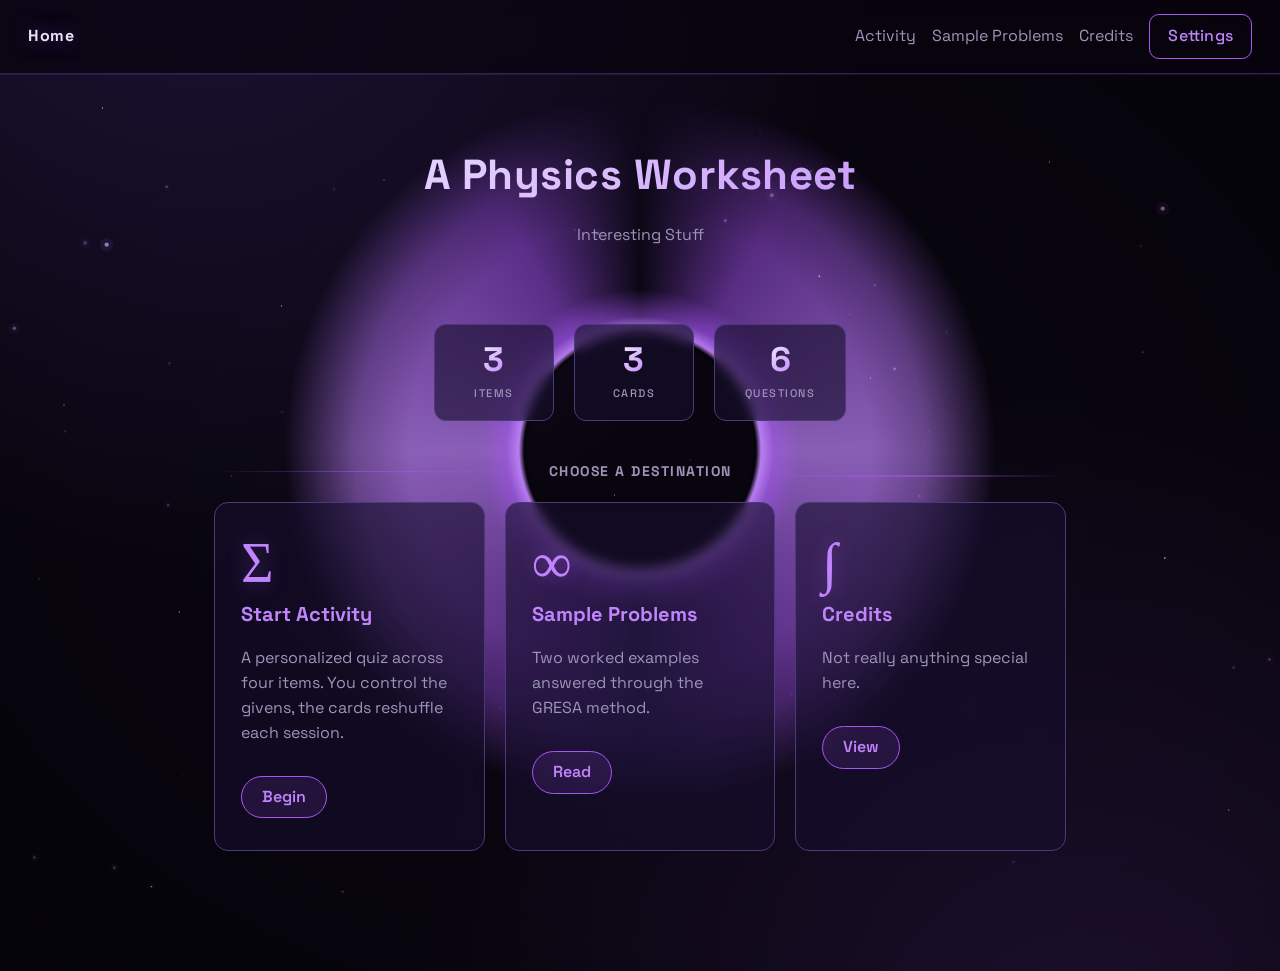
==== commit 89c9952b: "Added alot more and a favicon to the website. Still missing items 1-6 and another sample problem." ====
--- a/index.html
+++ b/index.html
@@ -4,6 +4,7 @@
   <meta charset="utf-8">
   <meta name="viewport" content="width=device-width, initial-scale=1">
   <title>The Forces Be With You</title>
+  <link rel="icon" type="image/svg+xml" href="favicon.svg">
   <link rel="preconnect" href="https://fonts.googleapis.com">
   <link rel="preconnect" href="https://fonts.gstatic.com" crossorigin>
   <link rel="stylesheet" href="https://fonts.googleapis.com/css2?family=Space+Grotesk:wght@400;500;600;700&display=swap">
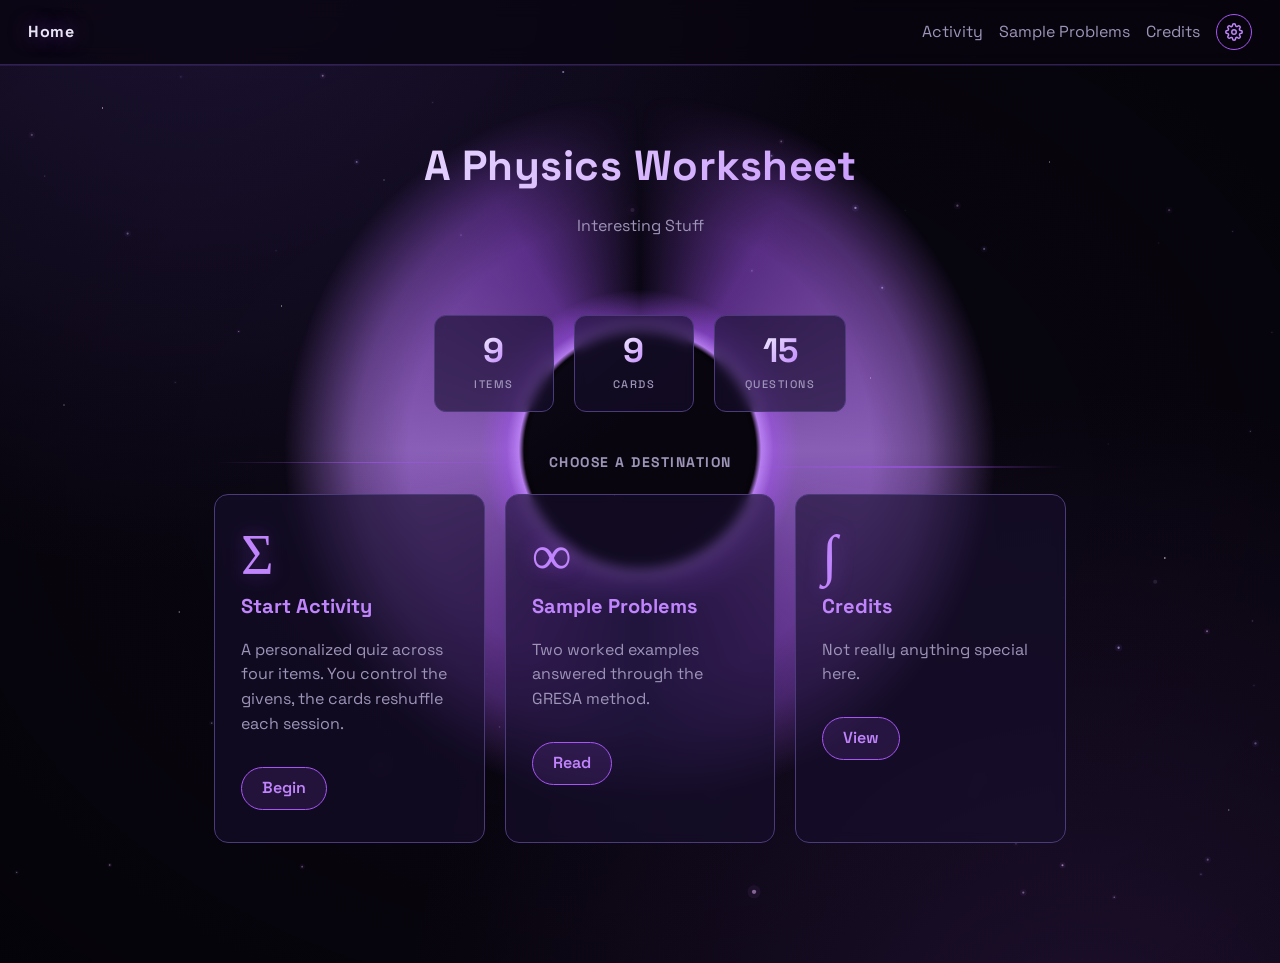
==== commit 8b752e7b: "Some QoL to settings and nav bar, hamburger mmm." ====
--- a/index.html
+++ b/index.html
@@ -17,12 +17,24 @@
 
 <header class="topbar">
   <a href="index.html" class="brand">Home</a>
-  <nav>
-    <a href="activity.html">Activity</a>
-    <a href="sample.html">Sample Problems</a>
-    <a href="credits.html">Credits</a>
-    <button id="settings-btn" type="button" class="ghost">Settings</button>
-  </nav>
+  <div class="topbar-right">
+    <nav class="nav-drawer">
+      <a href="activity.html">Activity</a>
+      <a href="sample.html">Sample Problems</a>
+      <a href="credits.html">Credits</a>
+    </nav>
+    <button id="settings-btn" type="button" class="ghost settings-btn" aria-label="Open settings" title="Settings">
+  <svg xmlns="http://www.w3.org/2000/svg" viewBox="0 0 24 24" fill="none" stroke="currentColor" stroke-width="2" stroke-linecap="round" stroke-linejoin="round" aria-hidden="true">
+    <circle cx="12" cy="12" r="3"/>
+    <path d="M19.4 15a1.65 1.65 0 0 0 .33 1.82l.06.06a2 2 0 1 1-2.83 2.83l-.06-.06a1.65 1.65 0 0 0-1.82-.33 1.65 1.65 0 0 0-1 1.51V21a2 2 0 1 1-4 0v-.09A1.65 1.65 0 0 0 9 19.4a1.65 1.65 0 0 0-1.82.33l-.06.06a2 2 0 1 1-2.83-2.83l.06-.06a1.65 1.65 0 0 0 .33-1.82 1.65 1.65 0 0 0-1.51-1H3a2 2 0 1 1 0-4h.09A1.65 1.65 0 0 0 4.6 9a1.65 1.65 0 0 0-.33-1.82l-.06-.06a2 2 0 1 1 2.83-2.83l.06.06a1.65 1.65 0 0 0 1.82.33H9a1.65 1.65 0 0 0 1-1.51V3a2 2 0 1 1 4 0v.09a1.65 1.65 0 0 0 1 1.51 1.65 1.65 0 0 0 1.82-.33l.06-.06a2 2 0 1 1 2.83 2.83l-.06.06a1.65 1.65 0 0 0-.33 1.82V9a1.65 1.65 0 0 0 1.51 1H21a2 2 0 1 1 0 4h-.09a1.65 1.65 0 0 0-1.51 1z"/>
+  </svg>
+</button>
+    <button class="nav-toggle" type="button" aria-label="Open navigation" aria-expanded="false">
+      <span></span>
+      <span></span>
+      <span></span>
+    </button>
+  </div>
 </header>
 
 <main>
@@ -123,6 +135,7 @@
   }
 </script>
 
+<script src="js/nav.js" defer></script>
 <script src="js/particles.js" defer></script>
 
 </body>
--- a/css/style.css
+++ b/css/style.css
@@ -2153,4 +2153,321 @@
     transform: none !important;
     transition: none !important;
   }
+}
+
+/* ===== Sample page: more-trigger card ===== */
+.more-trigger {
+  text-align: center;
+  margin: 32px auto;
+  padding: 32px 28px;
+  border-radius: 16px;
+  border: 1px dashed var(--accent);
+  background: linear-gradient(180deg, rgba(168, 85, 247, 0.08), rgba(168, 85, 247, 0.02));
+  backdrop-filter: blur(6px);
+}
+.more-trigger h2 {
+  margin-top: 0;
+  margin-bottom: 10px;
+  color: var(--accent-bright);
+}
+.more-trigger .muted {
+  max-width: 480px;
+  margin: 0 auto 20px;
+  font-size: 15px;
+}
+.more-trigger button.primary {
+  padding: 12px 36px;
+  font-size: 16px;
+  border-radius: 999px;
+  font-weight: 600;
+  letter-spacing: 0.4px;
+}
+
+/* ===== Sample page: second problem star visual ===== */
+.problem-visual.star-visual .proxima-star {
+  position: absolute;
+  top: 50%;
+  left: 50%;
+  width: 48px;
+  height: 48px;
+  margin: -24px 0 0 -24px;
+  border-radius: 50%;
+  background: radial-gradient(circle at 35% 35%, #ffcf8f, #ffb36b 40%, #f5442c 100%);
+  box-shadow: 0 0 40px rgba(245, 68, 44, 0.8), 0 0 80px rgba(245, 68, 44, 0.4);
+  animation: proximaPulse 4s ease-in-out infinite;
+  z-index: 2;
+}
+.problem-visual.star-visual .star-ring {
+  position: absolute;
+  top: 50%;
+  left: 50%;
+  width: 180px;
+  height: 180px;
+  margin: -90px 0 0 -90px;
+  border-radius: 50%;
+  border: 1px dashed rgba(255, 179, 107, 0.5);
+}
+.problem-visual.star-visual .star-sat {
+  position: absolute;
+  top: 50%;
+  left: 50%;
+  width: 10px;
+  height: 10px;
+  margin: -5px 0 0 -5px;
+  border-radius: 50%;
+  background: #4fc3f7;
+  box-shadow: 0 0 14px #4fc3f7;
+  z-index: 3;
+  animation: starOrbit 14s linear infinite;
+}
+@keyframes starOrbit {
+  from { transform: rotate(0deg) translateX(90px) rotate(0deg); }
+  to   { transform: rotate(360deg) translateX(90px) rotate(-360deg); }
+}
+@keyframes proximaPulse {
+  0%, 100% { box-shadow: 0 0 40px rgba(245, 68, 44, 0.8), 0 0 80px rgba(245, 68, 44, 0.4); }
+  50%      { box-shadow: 0 0 60px rgba(245, 68, 44, 1), 0 0 120px rgba(245, 68, 44, 0.6); }
+}
+
+@media (max-width: 640px) {
+  .more-trigger { padding: 24px 20px; }
+  .more-trigger button.primary { width: 100%; }
+}
+
+@media (prefers-reduced-motion: reduce) {
+  .problem-visual.star-visual .proxima-star,
+  .problem-visual.star-visual .star-sat {
+    animation: none !important;
+  }
+}
+
+/* ===== Mobile Navigation ===== */
+.topbar-right {
+  display: flex;
+  align-items: center;
+  gap: 16px;
+}
+
+.topbar .nav-drawer {
+  display: flex;
+  gap: 16px;
+  align-items: center;
+}
+
+.topbar .nav-drawer a {
+  text-decoration: none;
+  color: var(--muted);
+  transition: color 0.2s;
+  position: relative;
+}
+
+.topbar .nav-drawer a:hover {
+  color: var(--accent-bright);
+}
+
+.topbar .nav-drawer a::after {
+  content: "";
+  position: absolute;
+  left: 0;
+  right: 0;
+  bottom: -4px;
+  height: 2px;
+  background: var(--accent);
+  transform: scaleX(0);
+  transform-origin: left;
+  transition: transform 0.25s ease;
+  border-radius: 1px;
+}
+
+.topbar .nav-drawer a:hover::after {
+  transform: scaleX(1);
+}
+
+.nav-toggle {
+  display: none;
+  flex-direction: column;
+  justify-content: space-between;
+  width: 28px;
+  height: 22px;
+  padding: 0;
+  border: none;
+  background: transparent;
+  cursor: pointer;
+  border-radius: 4px;
+  flex: 0 0 auto;
+}
+
+.nav-toggle:hover:not(:disabled) {
+  background: transparent;
+  box-shadow: none;
+  transform: none;
+  border: none;
+  color: inherit;
+}
+
+.nav-toggle:focus-visible {
+  outline: 2px solid var(--accent-bright);
+  outline-offset: 3px;
+}
+
+.nav-toggle span {
+  display: block;
+  width: 100%;
+  height: 2px;
+  background: var(--accent-bright);
+  border-radius: 2px;
+  transition: transform 0.35s cubic-bezier(0.4, 0, 0.2, 1), opacity 0.2s ease;
+  transform-origin: center;
+  box-shadow: 0 0 6px rgba(192, 132, 252, 0.4);
+}
+
+.nav-toggle[aria-expanded="true"] span:nth-child(1) {
+  transform: translateY(10px) rotate(45deg);
+}
+
+.nav-toggle[aria-expanded="true"] span:nth-child(2) {
+  opacity: 0;
+  transform: scaleX(0);
+}
+
+.nav-toggle[aria-expanded="true"] span:nth-child(3) {
+  transform: translateY(-10px) rotate(-45deg);
+}
+
+@media (max-width: 768px) {
+  .topbar {
+    padding: 12px 16px;
+  }
+
+  .topbar-right {
+    gap: 10px;
+  }
+
+  .nav-toggle {
+    display: flex;
+  }
+
+  .topbar .nav-drawer {
+    position: absolute;
+    top: calc(100% + 8px);
+    right: 16px;
+    left: 16px;
+    flex-direction: column;
+    align-items: stretch;
+    gap: 0;
+    background: var(--bg-2);
+    border: 1px solid var(--line-strong);
+    border-radius: 12px;
+    padding: 8px;
+    box-shadow: 0 12px 40px rgba(0, 0, 0, 0.6), 0 0 0 1px rgba(168, 85, 247, 0.15);
+    transform: translateY(-12px) scaleY(0.9);
+    transform-origin: top right;
+    opacity: 0;
+    pointer-events: none;
+    visibility: hidden;
+    transition: transform 0.25s ease, opacity 0.2s ease, visibility 0s linear 0.25s;
+    z-index: 30;
+  }
+
+  .topbar .nav-drawer.open {
+    transform: translateY(0) scaleY(1);
+    opacity: 1;
+    pointer-events: auto;
+    visibility: visible;
+    transition: transform 0.25s ease, opacity 0.2s ease, visibility 0s linear 0s;
+  }
+
+  .topbar .nav-drawer a {
+    display: block;
+    padding: 12px 16px;
+    border-radius: 8px;
+    color: var(--ink);
+    font-size: 15px;
+  }
+
+  .topbar .nav-drawer a:hover {
+    background: var(--accent-soft);
+    color: var(--accent-bright);
+  }
+
+  .topbar .nav-drawer a::after {
+    display: none;
+  }
+
+  .topbar .nav-drawer a[href="playground.html"] {
+    display: none;
+  }
+
+  .settings-btn {
+    padding: 6px 14px;
+    font-size: 13px;
+  }
+}
+
+@media (prefers-reduced-motion: reduce) {
+  .nav-toggle span,
+  .topbar .nav-drawer {
+    transition: none !important;
+  }
+}
+
+/* ===== Settings gear button ===== */
+.settings-btn {
+  width: 36px;
+  height: 36px;
+  padding: 0;
+  border-radius: 50%;
+  display: inline-flex;
+  align-items: center;
+  justify-content: center;
+  flex: 0 0 auto;
+  color: var(--accent-bright);
+  border: 1px solid var(--line-strong);
+  background: transparent;
+  transition: color 0.25s ease, border-color 0.25s ease, background 0.25s ease, box-shadow 0.25s ease;
+}
+
+.settings-btn svg {
+  width: 18px;
+  height: 18px;
+  display: block;
+  transition: transform 0.5s cubic-bezier(0.4, 0, 0.2, 1);
+}
+
+.settings-btn:hover:not(:disabled) {
+  color: #ffffff;
+  border-color: var(--accent);
+  background: var(--accent-soft);
+  box-shadow: 0 0 18px var(--accent-glow);
+  transform: none;
+}
+
+.settings-btn:hover:not(:disabled) svg {
+  transform: rotate(90deg);
+}
+
+.settings-btn:focus-visible {
+  outline: 2px solid var(--accent-bright);
+  outline-offset: 3px;
+}
+
+@media (max-width: 768px) {
+  .settings-btn {
+    width: 34px;
+    height: 34px;
+    padding: 0;
+  }
+  .settings-btn svg {
+    width: 16px;
+    height: 16px;
+  }
+}
+
+@media (prefers-reduced-motion: reduce) {
+  .settings-btn svg {
+    transition: none;
+  }
+  .settings-btn:hover:not(:disabled) svg {
+    transform: none;
+  }
 }
